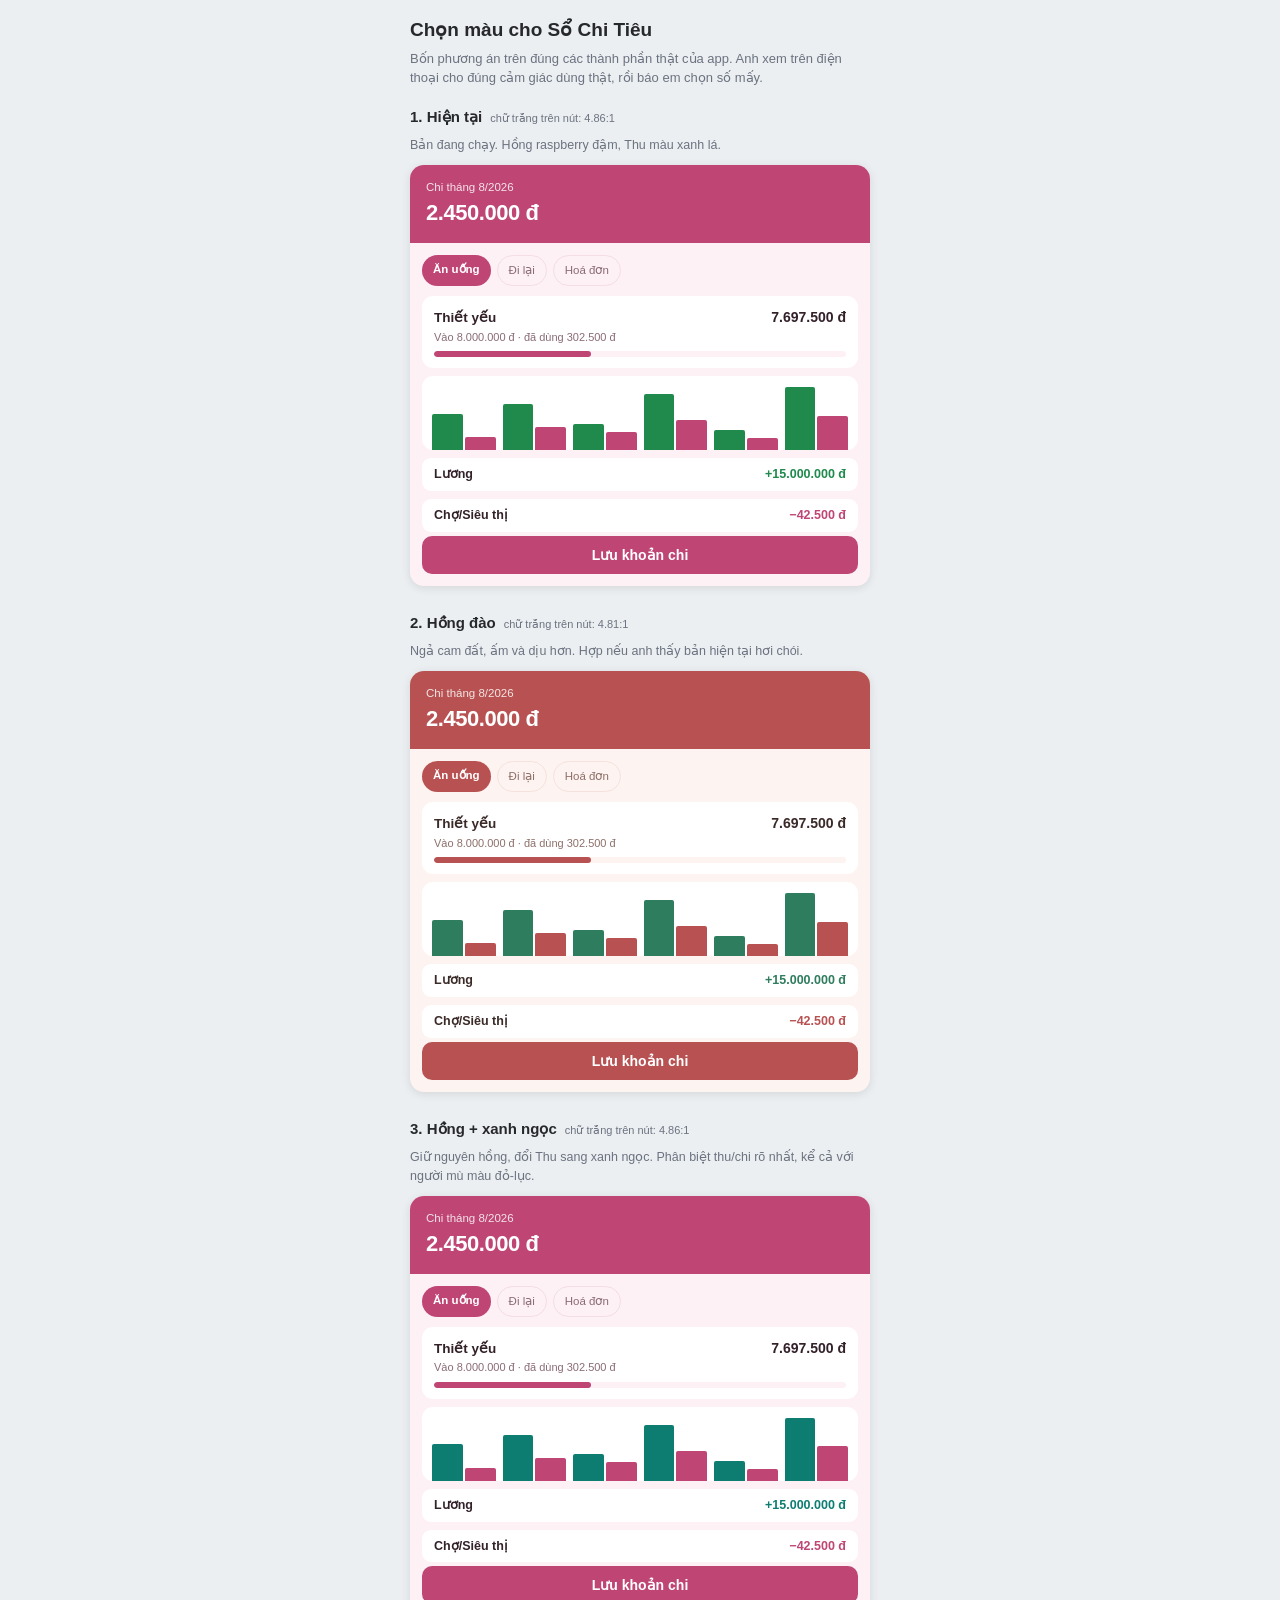
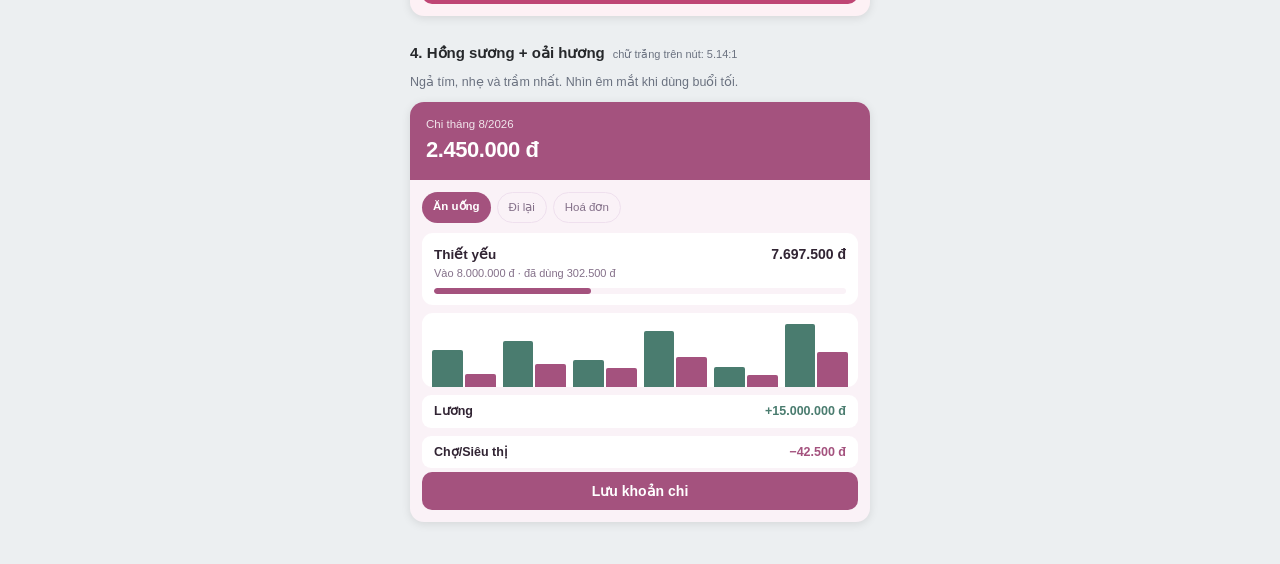
==== mau.html @ 0cd1cd1c "Sổ chi tiêu cá nhân: tách từ sổ gia đình, rút còn 4 lọ - 4 lọ 45/25/20/10 thay cho 6 lọ, bỏ các lọ t" ====
<!DOCTYPE html>
<html lang="vi">
<head>
<meta charset="UTF-8">
<meta name="viewport" content="width=device-width, initial-scale=1.0">
<title>Chọn màu - Sổ Chi Tiêu</title>
<style>
  * { box-sizing: border-box; margin: 0; padding: 0; }
  body {
    font-family: -apple-system, BlinkMacSystemFont, "Segoe UI", Roboto, sans-serif;
    background: #eceff1; color: #26282b; padding: 16px; font-size: 14px; line-height: 1.5;
  }
  .wrap { max-width: 460px; margin: 0 auto; }
  h1 { font-size: 19px; margin-bottom: 4px; }
  .sub { color: #6b7280; font-size: 13px; margin-bottom: 18px; }

  .pa { margin-bottom: 26px; }
  .pa-head { display: flex; align-items: baseline; gap: 8px; margin-bottom: 8px; }
  .pa-ten { font-size: 15px; font-weight: 700; }
  .pa-ma { font-size: 11px; color: #6b7280; }
  .pa-mota { font-size: 12.5px; color: #6b7280; margin-bottom: 10px; }

  /* Khung mô phỏng app */
  .app { border-radius: 14px; overflow: hidden; box-shadow: 0 2px 10px rgba(0,0,0,.1); }
  .top { padding: 14px 16px; color: #fff; }
  .top small { display: block; font-size: 11.5px; opacity: .85; }
  .top b { font-size: 22px; letter-spacing: -.02em; }
  .than { padding: 12px; }

  .the { border-radius: 11px; padding: 11px 12px; margin-bottom: 8px; }
  .the-top { display: flex; justify-content: space-between; align-items: baseline; }
  .the-ten { font-size: 13.5px; font-weight: 700; }
  .the-so { font-size: 14px; font-weight: 700; }
  .the-phu { font-size: 11px; margin-bottom: 6px; }
  .thanh { height: 6px; border-radius: 3px; overflow: hidden; }
  .thanh i { display: block; height: 100%; border-radius: 3px; }

  .nut { width: 100%; border: none; border-radius: 10px; padding: 11px;
         font-family: inherit; font-size: 14px; font-weight: 700; color: #fff; margin-top: 4px; }

  .chip-hang { display: flex; gap: 6px; margin-bottom: 10px; flex-wrap: wrap; }
  .chip { font-size: 11.5px; border-radius: 16px; padding: 6px 11px; }

  .bd { display: flex; align-items: flex-end; gap: 7px; height: 74px;
        padding: 8px 10px 0; border-radius: 11px; margin-bottom: 8px; }
  .cum { flex: 1; display: flex; gap: 2px; align-items: flex-end; height: 100%; }
  .cum i { flex: 1; border-radius: 2px 2px 0 0; display: block; }

  .dong { display: flex; justify-content: space-between; padding: 7px 12px;
          border-radius: 9px; font-size: 12.5px; }
</style>
</head>
<body>
<div class="wrap">
  <h1>Chọn màu cho Sổ Chi Tiêu</h1>
  <p class="sub">Bốn phương án trên đúng các thành phần thật của app. Anh xem trên điện thoại
  cho đúng cảm giác dùng thật, rồi báo em chọn số mấy.</p>
  <div id="ds"></div>
</div>

<script>
const CAC_MAU = [
  {
    ten: "1. Hiện tại",
    mota: "Bản đang chạy. Hồng raspberry đậm, Thu màu xanh lá.",
    bg: "#fdf1f5", card: "#ffffff", text: "#33212a", muted: "#8a6b76",
    line: "#f4dde6", accent: "#bf4574", thu: "#1f8a4c"
  },
  {
    ten: "2. Hồng đào",
    mota: "Ngả cam đất, ấm và dịu hơn. Hợp nếu anh thấy bản hiện tại hơi chói.",
    bg: "#fdf3f0", card: "#ffffff", text: "#3a2a28", muted: "#8d7069",
    line: "#f6e2dc", accent: "#b85252", thu: "#2f7d5f"
  },
  {
    ten: "3. Hồng + xanh ngọc",
    mota: "Giữ nguyên hồng, đổi Thu sang xanh ngọc. Phân biệt thu/chi rõ nhất, kể cả với người mù màu đỏ-lục.",
    bg: "#fdf1f5", card: "#ffffff", text: "#33212a", muted: "#8a6b76",
    line: "#f4dde6", accent: "#bf4574", thu: "#0d7d72"
  },
  {
    ten: "4. Hồng sương + oải hương",
    mota: "Ngả tím, nhẹ và trầm nhất. Nhìn êm mắt khi dùng buổi tối.",
    bg: "#faf2f7", card: "#ffffff", text: "#312433", muted: "#847089",
    line: "#efe0ee", accent: "#a4527e", thu: "#4a7c6f"
  }
];

// Kiểm tra tương phản chữ trắng trên màu neo, theo chuẩn WCAG.
function doSang(hex) {
  const n = parseInt(hex.slice(1), 16);
  const rgb = [(n >> 16) & 255, (n >> 8) & 255, n & 255];
  const lin = c => { c /= 255; return c <= .03928 ? c / 12.92 : Math.pow((c + .055) / 1.055, 2.4); };
  return .2126 * lin(rgb[0]) + .7152 * lin(rgb[1]) + .0722 * lin(rgb[2]);
}
const tuongPhan = hex => Math.round((1.05 / (doSang(hex) + .05)) * 100) / 100;

document.getElementById("ds").innerHTML = CAC_MAU.map(m => `
  <div class="pa">
    <div class="pa-head">
      <span class="pa-ten">${m.ten}</span>
      <span class="pa-ma">chữ trắng trên nút: ${tuongPhan(m.accent)}:1</span>
    </div>
    <p class="pa-mota">${m.mota}</p>

    <div class="app" style="background:${m.bg}">
      <div class="top" style="background:${m.accent}">
        <small>Chi tháng 8/2026</small><b>2.450.000 đ</b>
      </div>

      <div class="than">
        <div class="chip-hang">
          <span class="chip" style="background:${m.accent};color:#fff;font-weight:600">Ăn uống</span>
          <span class="chip" style="background:${m.bg};color:${m.muted};border:1px solid ${m.line}">Đi lại</span>
          <span class="chip" style="background:${m.bg};color:${m.muted};border:1px solid ${m.line}">Hoá đơn</span>
        </div>

        <div class="the" style="background:${m.card}">
          <div class="the-top">
            <span class="the-ten" style="color:${m.text}">Thiết yếu</span>
            <span class="the-so" style="color:${m.text}">7.697.500 đ</span>
          </div>
          <div class="the-phu" style="color:${m.muted}">Vào 8.000.000 đ · đã dùng 302.500 đ</div>
          <div class="thanh" style="background:${m.bg}">
            <i style="width:38%;background:${m.accent}"></i>
          </div>
        </div>

        <div class="bd" style="background:${m.card}">
          ${[[55,20],[70,35],[40,28],[85,45],[30,18],[95,52]].map(([a,b]) => `
            <span class="cum">
              <i style="height:${a}%;background:${m.thu}"></i>
              <i style="height:${b}%;background:${m.accent}"></i>
            </span>`).join("")}
        </div>

        <div class="dong" style="background:${m.card};margin-bottom:8px">
          <span style="color:${m.text};font-weight:600">Lương</span>
          <span style="color:${m.thu};font-weight:700">+15.000.000 đ</span>
        </div>
        <div class="dong" style="background:${m.card}">
          <span style="color:${m.text};font-weight:600">Chợ/Siêu thị</span>
          <span style="color:${m.accent};font-weight:700">−42.500 đ</span>
        </div>

        <button class="nut" style="background:${m.accent}">Lưu khoản chi</button>
      </div>
    </div>
  </div>`).join("");
</script>
</body>
</html>
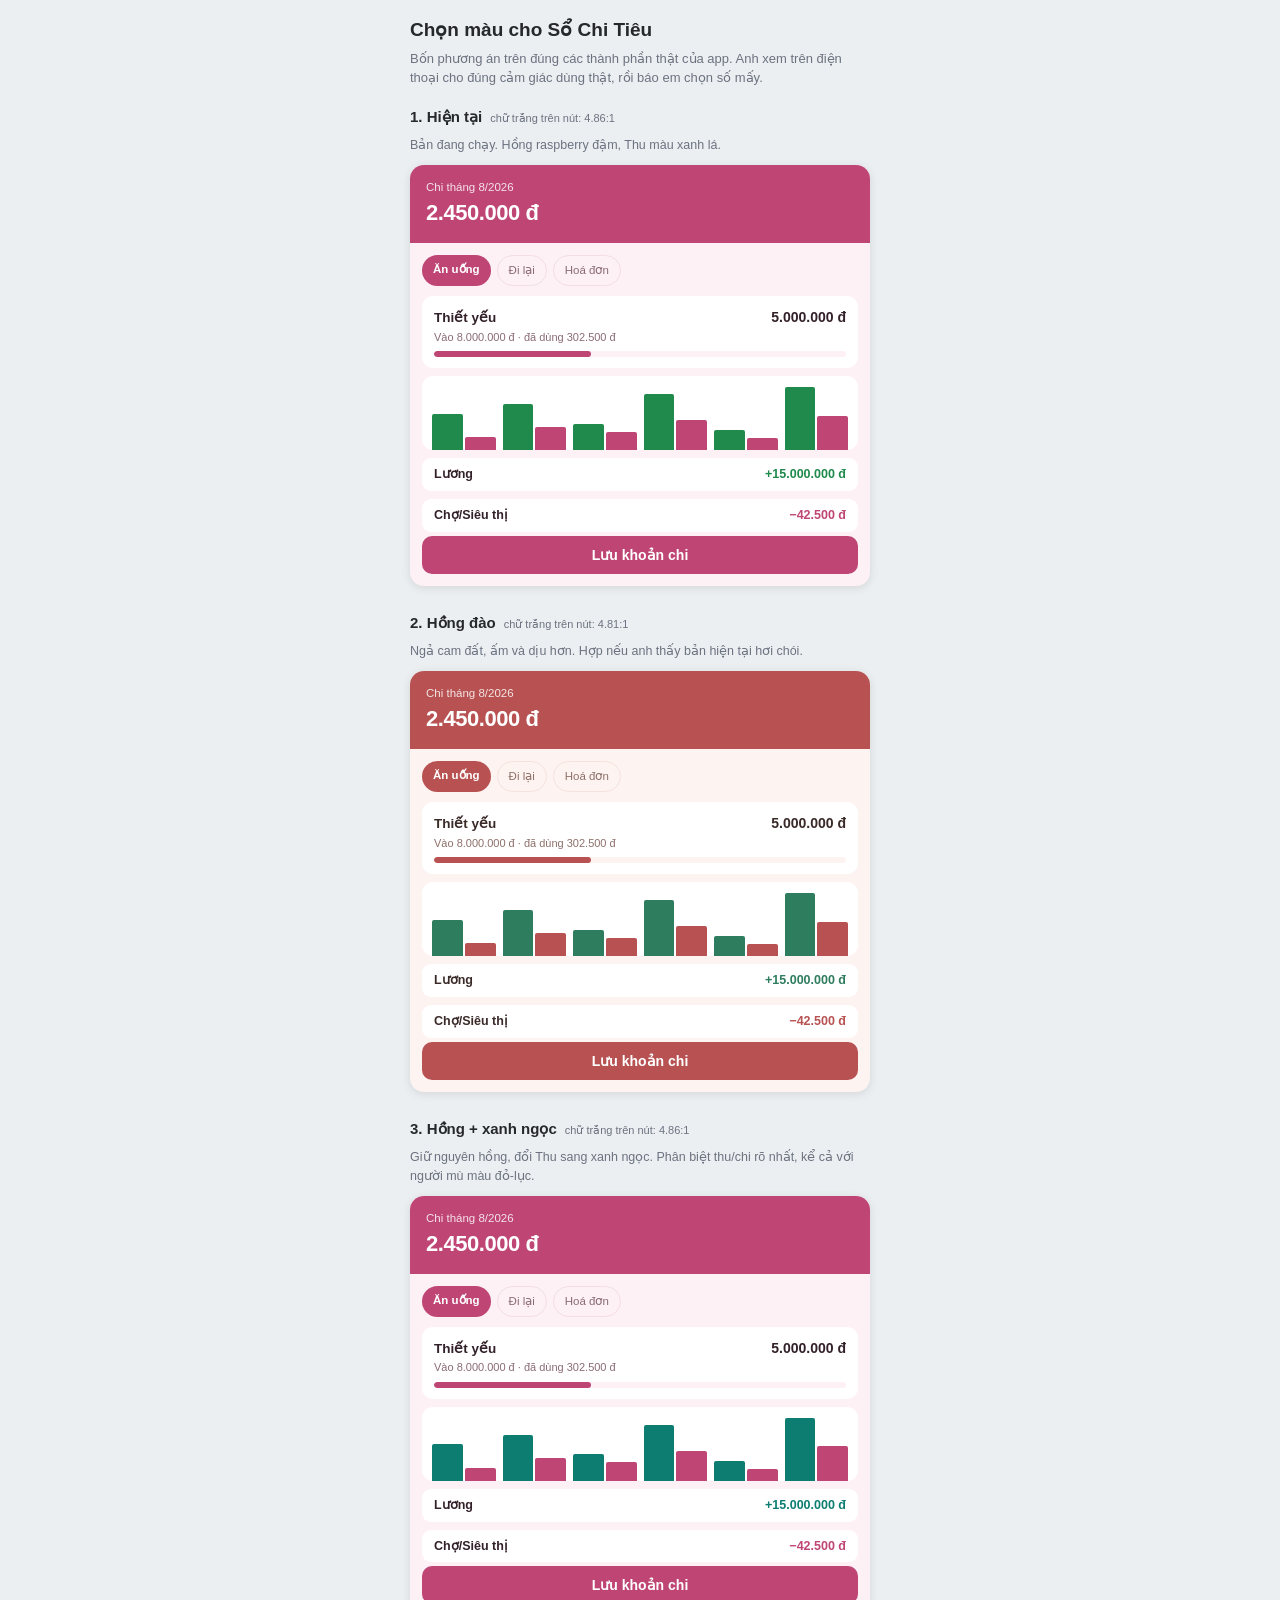
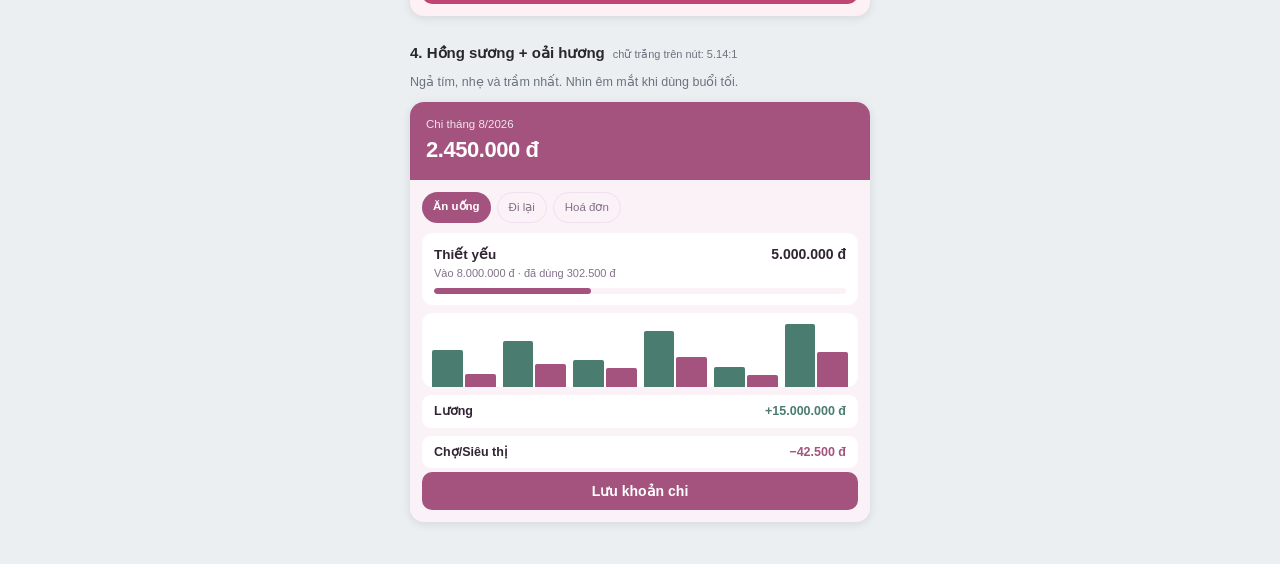
==== commit 29869403: "Sổ chi tiêu cá nhân: tách từ sổ gia đình, rút còn 4 lọ - 4 lọ 45/25/20/10 thay cho 6 lọ, bỏ các lọ t" ====
--- a/mau.html
+++ b/mau.html
@@ -118,7 +118,7 @@
         <div class="the" style="background:${m.card}">
           <div class="the-top">
             <span class="the-ten" style="color:${m.text}">Thiết yếu</span>
-            <span class="the-so" style="color:${m.text}">7.697.500 đ</span>
+            <span class="the-so" style="color:${m.text}">5.000.000 đ</span>
           </div>
           <div class="the-phu" style="color:${m.muted}">Vào 8.000.000 đ · đã dùng 302.500 đ</div>
           <div class="thanh" style="background:${m.bg}">
